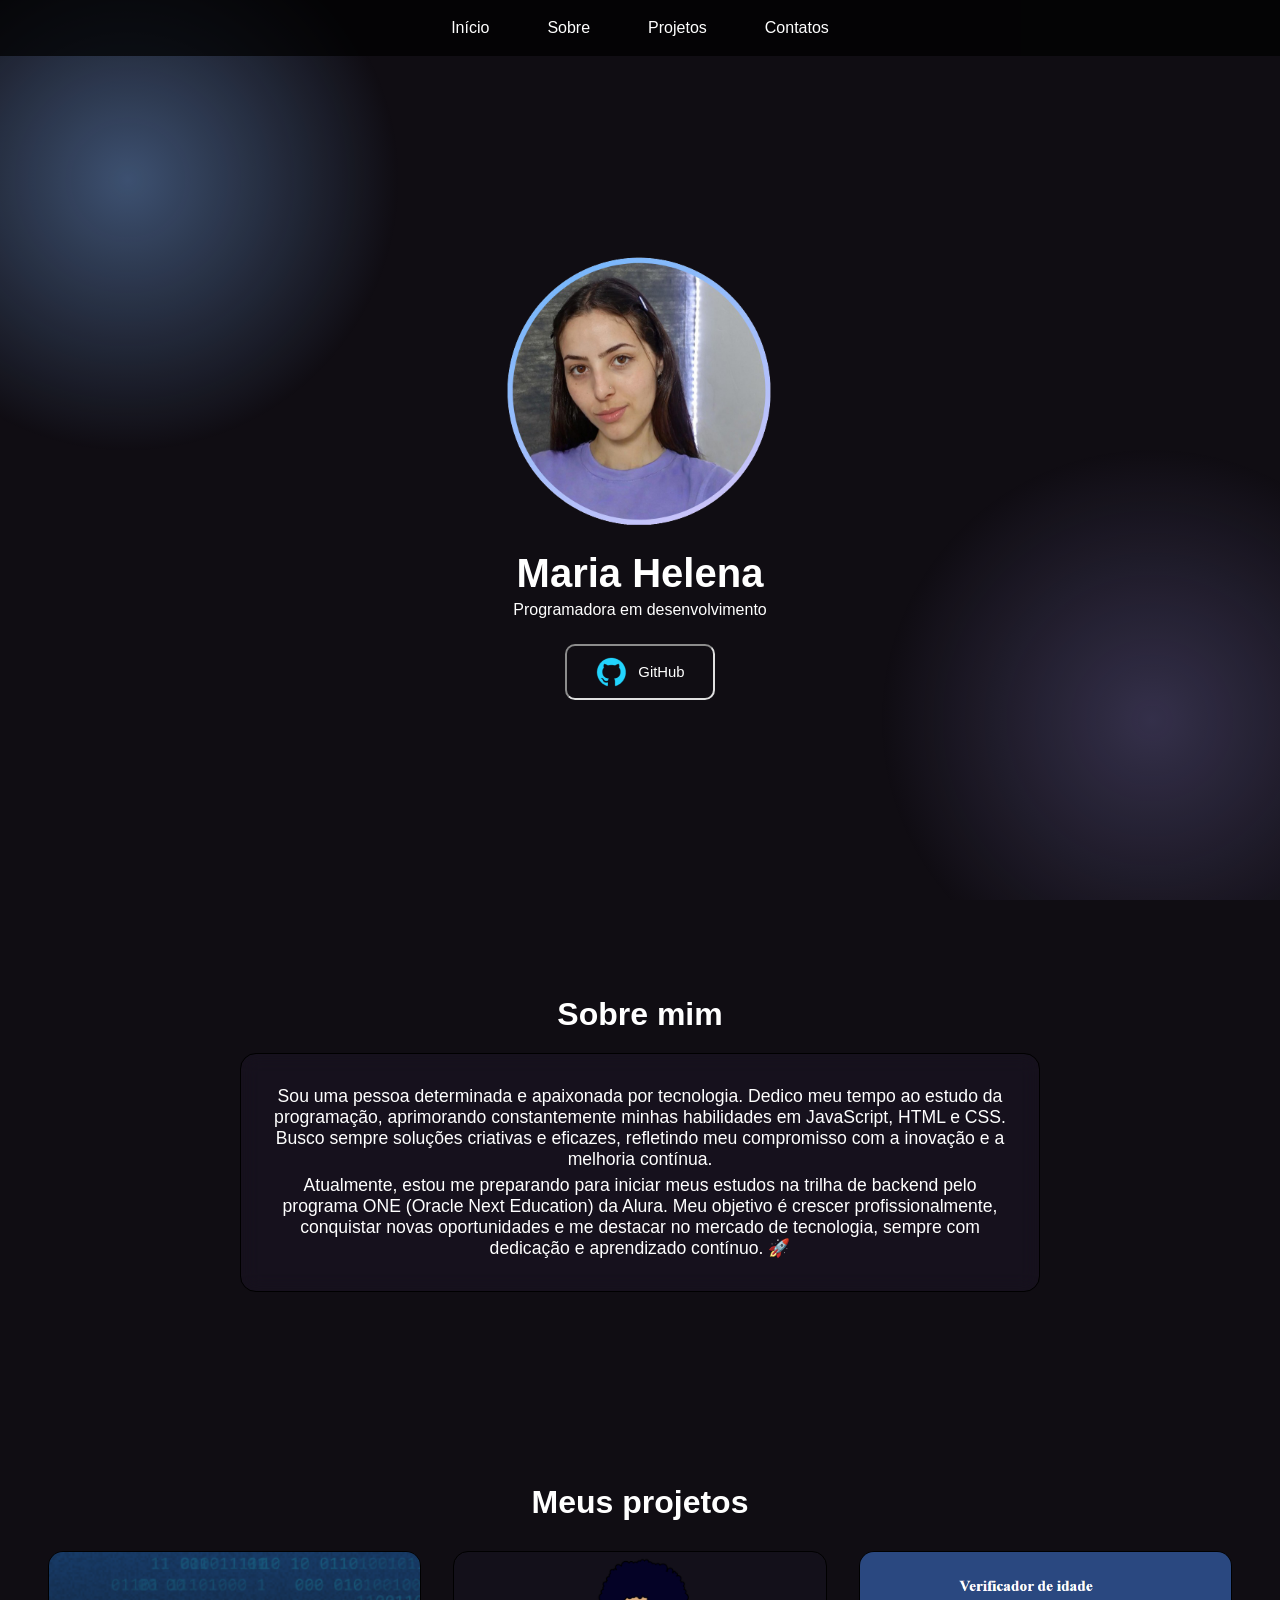
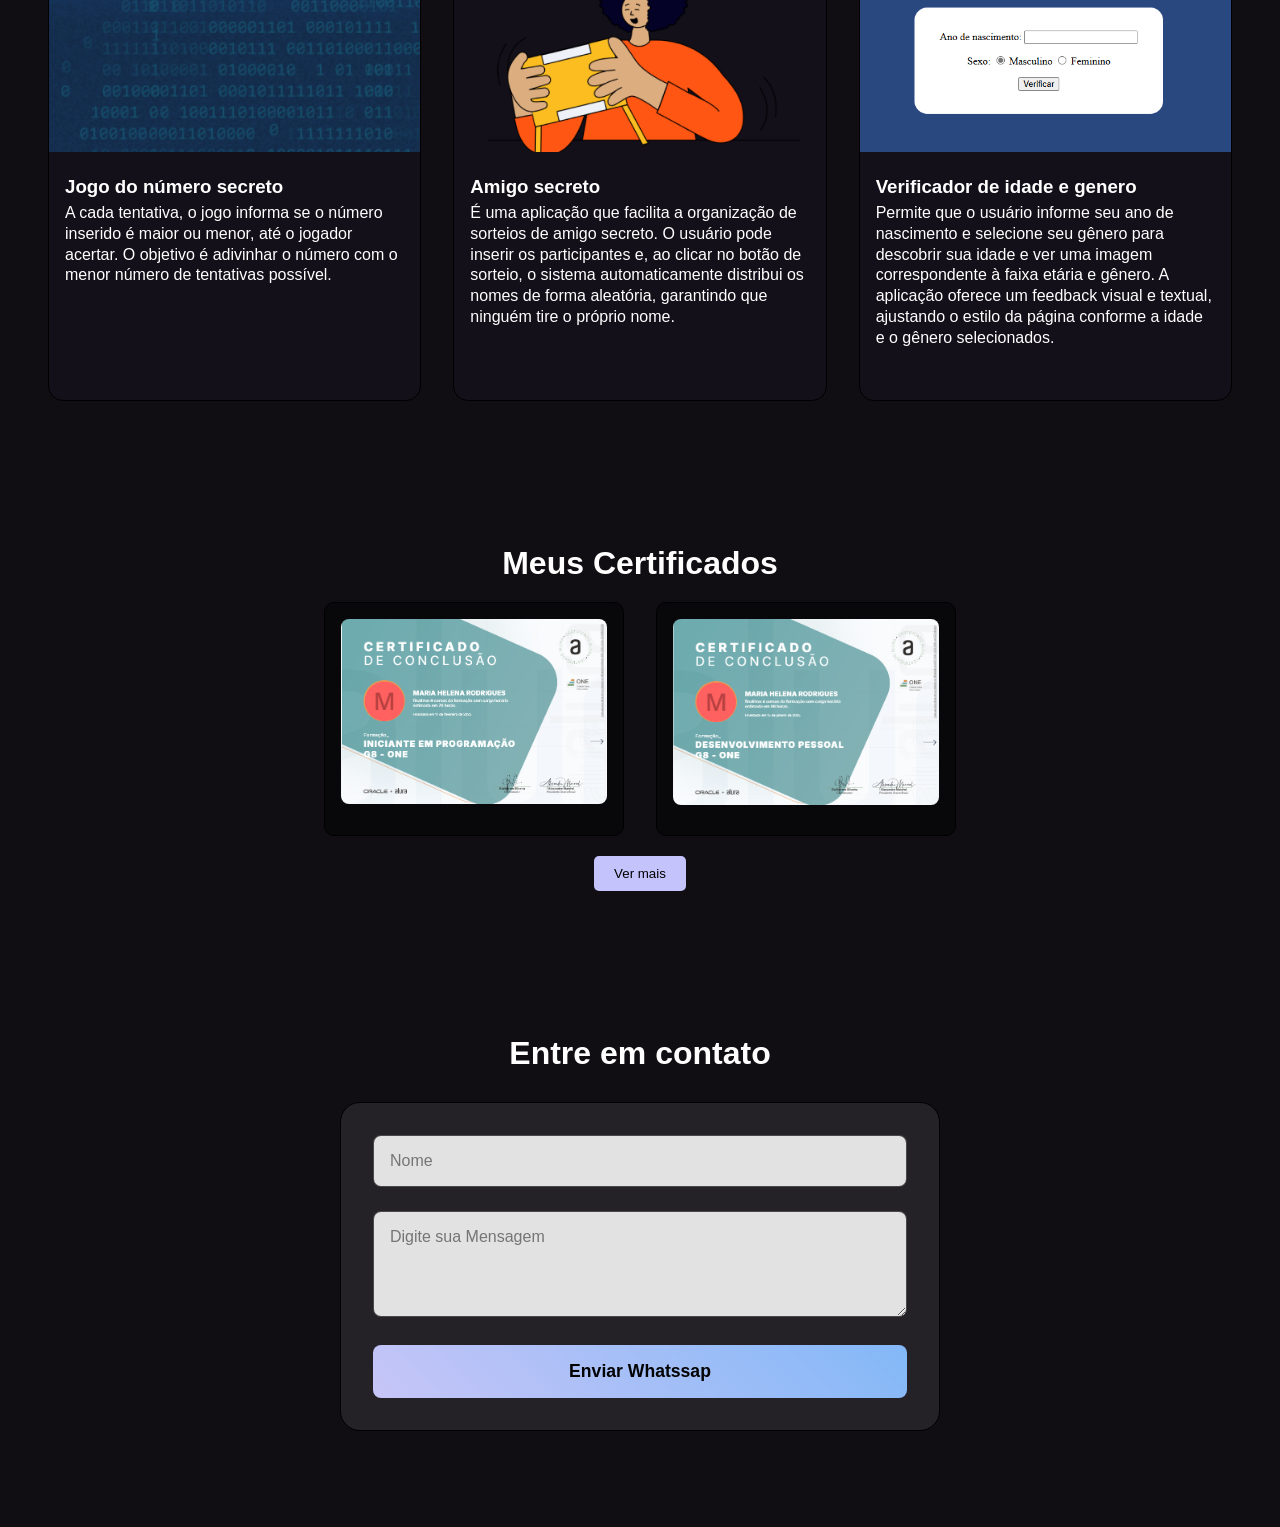
==== Desktop/novoportifolio/index.html @ 5c10bea8 "atualizando" ====
<!DOCTYPE html>
<html lang="en">

<head>
    <meta charset="UTF-8">
    <meta name="viewport" content="width=device-width, initial-scale=1.0">
    <title>portifólio maria helena</title>
    <link rel="stylesheet" href="stilo.css">
</head>

<body>
    <div class="particulas"></div>

    <nav class="navegacao">
        <ul class="menu">
            <li>
                <a href="#inicio" class="menu__link">Início</a>
            </li>
            <li>
                <a href="#sobre" class="menu__link">Sobre</a>
            </li>
            <li>
                <a href="#projetos" class="menu__link">Projetos</a>
            </li>
            <li>
                <a href="#contatos" class="menu__link">Contatos</a>
            </li>
        </ul>
    </nav>

    <main id="inicio" class="cabecalho">

        <img src="img/foto perfil (1).png" alt="foto perfil" class="foto-perfil">
        <h1 class="cabecalho__titulo"> Maria Helena</h1>
        <p class="cabecalho__paragrafo">Programadora em desenvolvimento</p>
        <a class="apresentacao__links__link" href="https://github.com/mariah-1?tab=repositories"> <img
                src="github.png">GitHub</a>

    </main>

    <section id="sobre" class="sobre">
        <h2 class="sobre__titulo">Sobre mim</h2>
        <div class="sobre__caixa">
            <p class="sobre__paragrafo">Sou uma pessoa determinada e apaixonada por tecnologia. Dedico meu tempo ao
                estudo da programação, aprimorando constantemente minhas habilidades em JavaScript, HTML e CSS. Busco
                sempre soluções criativas e eficazes, refletindo meu compromisso com a inovação e a melhoria contínua.
            </p>
            <p class="sobre__paragrafo1">Atualmente, estou me preparando para iniciar meus estudos na trilha de backend
                pelo programa ONE (Oracle Next Education) da Alura. Meu objetivo é crescer profissionalmente, conquistar
                novas oportunidades e me destacar no mercado de tecnologia, sempre com dedicação e aprendizado contínuo.
                🚀</p>
        </div>
    </section>

    <section id="projetos" class="projetos">
        <h2 class="projetos__titulo">Meus projetos</h2>
        <div class="projetos__caixa">

            <div class="projetos__card">
                <a class="linkProjetos" href="https://jogo-numero-secreto-blue-two.vercel.app/" target="_blank">
                    <img src="jogo-do-numero.png" alt="projeto 1" class="projetos__imagem">
                    <h3 class="titulo-projetos">Jogo do número secreto</h3>
                    <p class="paragrafo-projetos">A cada tentativa, o jogo informa se o número inserido é maior ou
                        menor, até o jogador acertar. O objetivo é adivinhar o número com o menor número de tentativas
                        possível.</p>
                </a>
            </div>

            <div class="projetos__card">
                <a class="linkProjetos" href="https://amigo-secreto22.vercel.app/" target="_blank">
                    <img src="amigo-secreto.png" alt="projeto 2" class="projetos__imagem">
                    <h3 class="titulo-projetos">Amigo secreto</h3>
                    <p class="paragrafo-projetos">É uma aplicação que facilita a organização de sorteios de amigo
                        secreto. O usuário pode inserir os participantes e, ao clicar no botão de sorteio, o sistema
                        automaticamente distribui os nomes de forma aleatória, garantindo que ninguém tire o próprio
                        nome.</p>
                </a>
            </div>

            <div class="projetos__card">
                <a class="linkProjetos" href="https://verificador-de-idade-alpha.vercel.app/" target="_blank">
                    <img src="verificador.png" alt="projeto 3" class="projetos__imagem">
                    <h3 class="titulo-projetos">Verificador de idade e genero</h3>
                    <p class="paragrafo-projetos">Permite que o usuário informe seu ano de nascimento e selecione seu
                        gênero para descobrir sua idade e ver uma imagem correspondente à faixa etária e gênero. A
                        aplicação oferece um feedback visual e textual, ajustando o estilo da página conforme a idade e
                        o gênero selecionados.</p>
                </a>
            </div>

        </div>

    </section>

    <section id="certificados" class="certificados">
        <h2 class="certificados__titulo">Meus Certificados</h2>
        <div class="certificados__caixa">
            <div class="certificado">
                <a href="https://cursos.alura.com.br/user/mariaah1211/degree-logica-de-programacao-grupo8-one-855206/certificate">
                <img src="certificado.png" alt="Certificado 1" class="certificado__imagem">
                </a>

            </div>
            <div class="certificado">
                <a href="https://cursos.alura.com.br/user/mariaah1211/degree-desenvolvimento-pessoal-grupo8-one-855197/certificate">
                <img src="certificado02.png" alt="Certificado 2" class="certificado__imagem">
                </a>

            </div>
            <div class="certificado certificado--oculto">
                <a href="https://cursos.alura.com.br/user/mariaah1211/course/chatgpt-otimizando-qualidade-resultados/certificate">
                <img src="certificado03.png" alt="Certificado 3" class="certificado__imagem">
                </a>

            </div>
            <div class="certificado certificado--oculto">
                <a href="https://cursos.alura.com.br/user/mariaah1211/course/git-github-compartilhando-colaborando-projetos/certificate">
                <img src="certificado04.png" alt="Certificado 4" class="certificado__imagem">
                </a>

            </div>
        </div>
        <button id="verMaisBtn" class="ver-mais-btn">Ver mais</button>
    </section>



    <section id="contatos" class="contatos">
        <h2 class="contatos__titulo">Entre em contato</h2>

        <form id="formulario" class="formulario-contato" onsubmit="enviarWhats(event)">
            <div class="quadrado-text-form">
                <input placeholder="Nome" class="campo-form" id="nome">
            </div>
            <div class="quadrado-text-form">
                <textarea class="campo-form" placeholder="Digite sua Mensagem" rows="4" id="mensagem"></textarea>
            </div>

            <button type="submit" class="botao-form">Enviar Whatssap</button>
        </form>

    </section>

    <script>
        function enviarWhats(event) {
            event.preventDefault()

            var nome = document.getElementById('nome').value
            var mensagem = document.getElementById('mensagem').value
            var telefone = '5543991866599'

            var texto = `Olá! Me chamo ${nome}, ${mensagem}`
            var msgFormatada = encodeURIComponent(texto)

            var url = `https://wa.me/${telefone}?text=${msgFormatada}`

            console.log(url)

            window.open(url, '_blank')
        }

        document.getElementById('verMaisBtn').addEventListener('click', function () {

            var certificadosOcultos = document.querySelectorAll('.certificado--oculto');

            certificadosOcultos.forEach(function (certificado) {
                certificado.style.display = 'block';
            });
            this.style.display = 'none';
        });

    </script>
</body>

</html>
---- Desktop/novoportifolio/stilo.css ----
* {
    margin: 0;
    padding: 0;
    box-sizing: border-box;
    font-family: 'Lucida Sans', 'Lucida Sans Regular', 'Lucida Grande', 'Lucida Sans Unicode', Geneva, Verdana, sans-serif;
}


body {
    background-color: rgb(16, 13, 19);
    color: white;
}

.navegacao {
    position: fixed;
    top: 0;
    background: rgba(0, 0, 0, 0.726);
    width: 100%;
    z-index: 100;
    padding: 1.5%;
}

.menu {
    display: flex;
    justify-content: center;
    list-style: none;
    gap: 3rem;
}

.menu__link {
    text-decoration: none;
    color: white;
    font-weight: 500;
    position: relative;
    padding: 5px;
    scroll-behavior: smooth;
}

.menu__link::before {
    content: '';
    height: 2px;
    width: 0%;
    position: absolute;
    bottom: 0;
    left: 0;
    background-image: radial-gradient(#3a1e58, #7168f0);
    transition: width 0.5s ease;
    scroll-behavior: smooth;
}

.menu__link:hover::before {
    width: 100%;
    scroll-behavior: smooth;
}

.foto-perfil {
    width: 700px;
    height: 400px;
    animation: flutuar 3s ease-in-out infinite;
    margin-left: -20px;
}

.cabecalho__titulo {
    display: flex;
    margin-top: -50px;
}

.cabecalho__paragrafo {
    font-size: 1rem;
    padding: 5px;
    color: white;
}

.cabecalho {
    height: 100vh;
    display: flex;
    justify-content: center;
    align-items: center;
    flex-direction: column;
}

h1 {
    color: white;
    font-weight: bold;
    font-size: 2.5rem;
}

.sobre {
    padding: 6rem 3rem;
}

.sobre__titulo {
    font-size: 2rem;
    color: white;
    text-align: center;
    margin-bottom: 20px;
}

.sobre__caixa {
    padding: 2rem;
    max-width: 800px;
    margin: 0 auto;
    border-radius: 16px;
    border: 1px solid black;
    backdrop-filter: blur(10px);
    background: rgba(31, 26, 43, 0.418);

}

.sobre__paragrafo {
    text-align: center;
    font-size: 1.1rem;
    margin-bottom: 5px;
}

.sobre__paragrafo1 {
    text-align: center;
    font-size: 1.1rem;
}

.projetos {
    padding: 6rem 3rem;
    scroll-behavior: smooth;
}

.projetos__titulo {
    font-size: 2rem;
    margin-bottom: 30px;
    text-align: center;
}

.projetos__caixa {
    display: flex;
    flex-direction: row;
    gap: 2rem;

}

.linkProjetos {
    text-decoration: none;
}

.projetos__card {
    background: rgba(55, 62, 104, 0.089);
    overflow: hidden;
    border: 1px solid black;
    border-radius: 15px;
    transition: all 0.5s ease;
    cursor: pointer;
    text-transform: none;
    width: 400px;
    margin: auto;
    height: 450px;
}

.certificados {
    padding: 3rem;
    text-align: center;
    white-space: nowrap;
    scroll-behavior: smooth;
}

.certificados__titulo {
    font-size: 2rem;
    margin-bottom: 20px;
}

.certificados__caixa {
    display: flex;
    gap: 2rem;
    justify-content: center;
    flex-wrap: wrap;
}

.certificado:hover {
    cursor: pointer;
    background: #83838321;
}

.certificado {
    background-color: rgba(0, 0, 0, 0.452);
    border: 1px solid black;
    border-radius: 10px;
    padding: 1rem;
    width: 300px;
    text-align: center;
}

.certificado__imagem {
    width: 100%;
    border-radius: 8px;
    margin-bottom: 10px;
}

.certificado--oculto {
    display: none;
}

.ver-mais-btn {
    background-color: #C4C3FB;
    color: #000000;
    border: none;
    padding: 10px 20px;
    border-radius: 5px;
    cursor: pointer;
    margin-top: 20px;
}

.ver-mais-btn:hover {
    background-color: #9797c7;
}

.projetos__card:hover {
    box-shadow: 0 10px 20px rgba(150, 108, 248, 0.63);
    transform: translateY(-10px) scale(1.03);
}

.projetos__imagem {
    height: 200px;
    width: 100%;
    object-fit: cover;
}

.titulo-projetos {
    color: white;
    padding: 0rem 1rem;
    padding-top: 20px;
    padding-bottom: 5px;

}

.paragrafo-projetos {
    color: white;
    line-height: 1.3rem;
    padding: 0 1rem;
    padding-bottom: 20px;
}

.contatos {
    padding: 6rem 3rem;
    text-align: center;
}

.contatos__titulo {
    font-size: 2rem;
    margin-bottom: 30px;
}


.formulario-contato {
    background: rgba(104, 104, 104, 0.24);
    padding: 2rem;
    max-width: 600px;
    margin: 0 auto;
    border: 1px solid black;
    border-radius: 20px;
}

.quadrado-text-form {
    margin-bottom: 1.5rem;

}

.campo-form {
    width: 100%;
    padding: 1rem;
    border-radius: 8px;
    color: black;
    background: #ffffffde;
    border: 1px solid #484749fd;
    outline: none;
    font-size: 1rem;
}

.campo-form:focus {
    border-color: #3c207e;
    box-shadow: 0 0 10px #5fa2fabe;
}

.botao-form {
    color: #020202;
    font-size: 1.1rem;
    background: linear-gradient(45deg, #C7C5F7, #83B8F7);
    padding: 1rem 2rem;
    border: none;
    border-radius: 8px;
    cursor: pointer;
    font-weight: bold;
    width: 100%;
    transition: all 0.5s ease;
}

.botao-form:hover {
    transform: translateY(-4px);
}

.particulas {
    top: 0;
    left: 0;
    position: fixed;
    width: 100%;
    height: 100%;
    z-index: -1;
    background: radial-gradient(circle at 10% 20%, #81B7FE -30%, transparent 20%),
        radial-gradient(circle at 90% 80%, #7E77BA -40%, transparent 20%);
}


.apresentacao__links__link {
    display: flex;
    gap: 10px;
    border-style: inset;
    border-width: 2px;
    border-color: #e0e0e0;
    padding: 10px;
    width: 150px;
    text-align: center;
    border-radius: 10px;
    font-size: 0.93rem;
    padding: 10px 0;
    text-decoration: none;
    color: white;
    pointer-events: auto;
    z-index: 2;
    justify-content: center;
    align-items: center;
    margin-top: 20px;
}

.apresentacao__links__link:hover {
    background-color: #232031;
    color: var white;
}

@keyframes flutuar {

    0%,
    100% {
        transform: translateY(0);
    }

    50% {
        transform: translateY(-20px);
    }
}

@media (max-width: 768px) {

    html,
    body {
        background-color: rgb(16, 13, 19);
        color: white;
        overflow-x: hidden;
    }

    .projetos__caixa {
        flex-direction: column;
        max-width: 100%;
        margin: auto;
        box-sizing: border-box;
    }

    .projetos {
        padding: 6rem 2rem;

    }

    .projetos__card {
        width: 100%;
        height: 100%;
    }

    .sobre {
        padding: 0rem 1rem;
        margin-bottom: 50px;
    }

    .contatos {
        padding: 6rem 1rem;
        text-align: center;
    }

    .navegacao {
        overflow-x: hidden;
        width: 100%;
    }

    .menu {
        display: flex;
        justify-content: center;
        list-style: none;
        gap: 2rem;
        padding: 5px;
        width: 100%;
        overflow-x: hidden;
        margin: auto;
    }
}
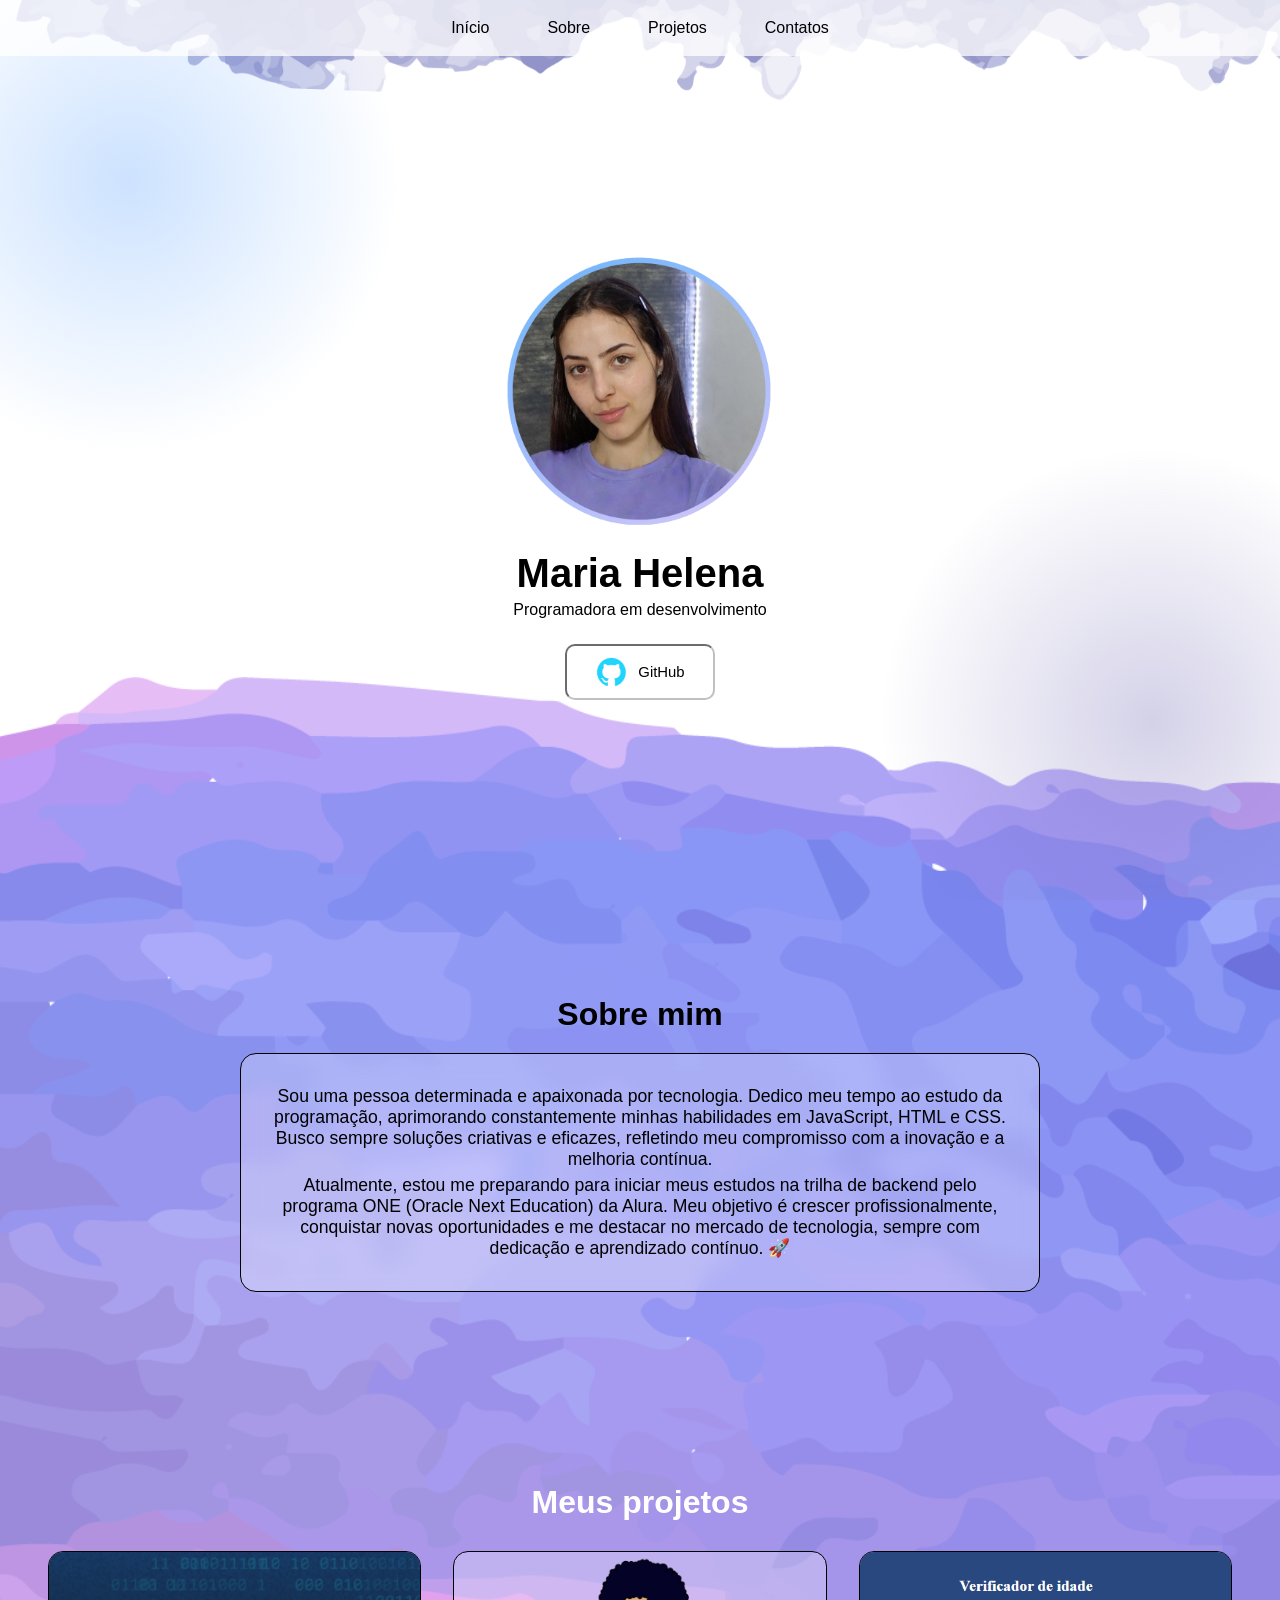
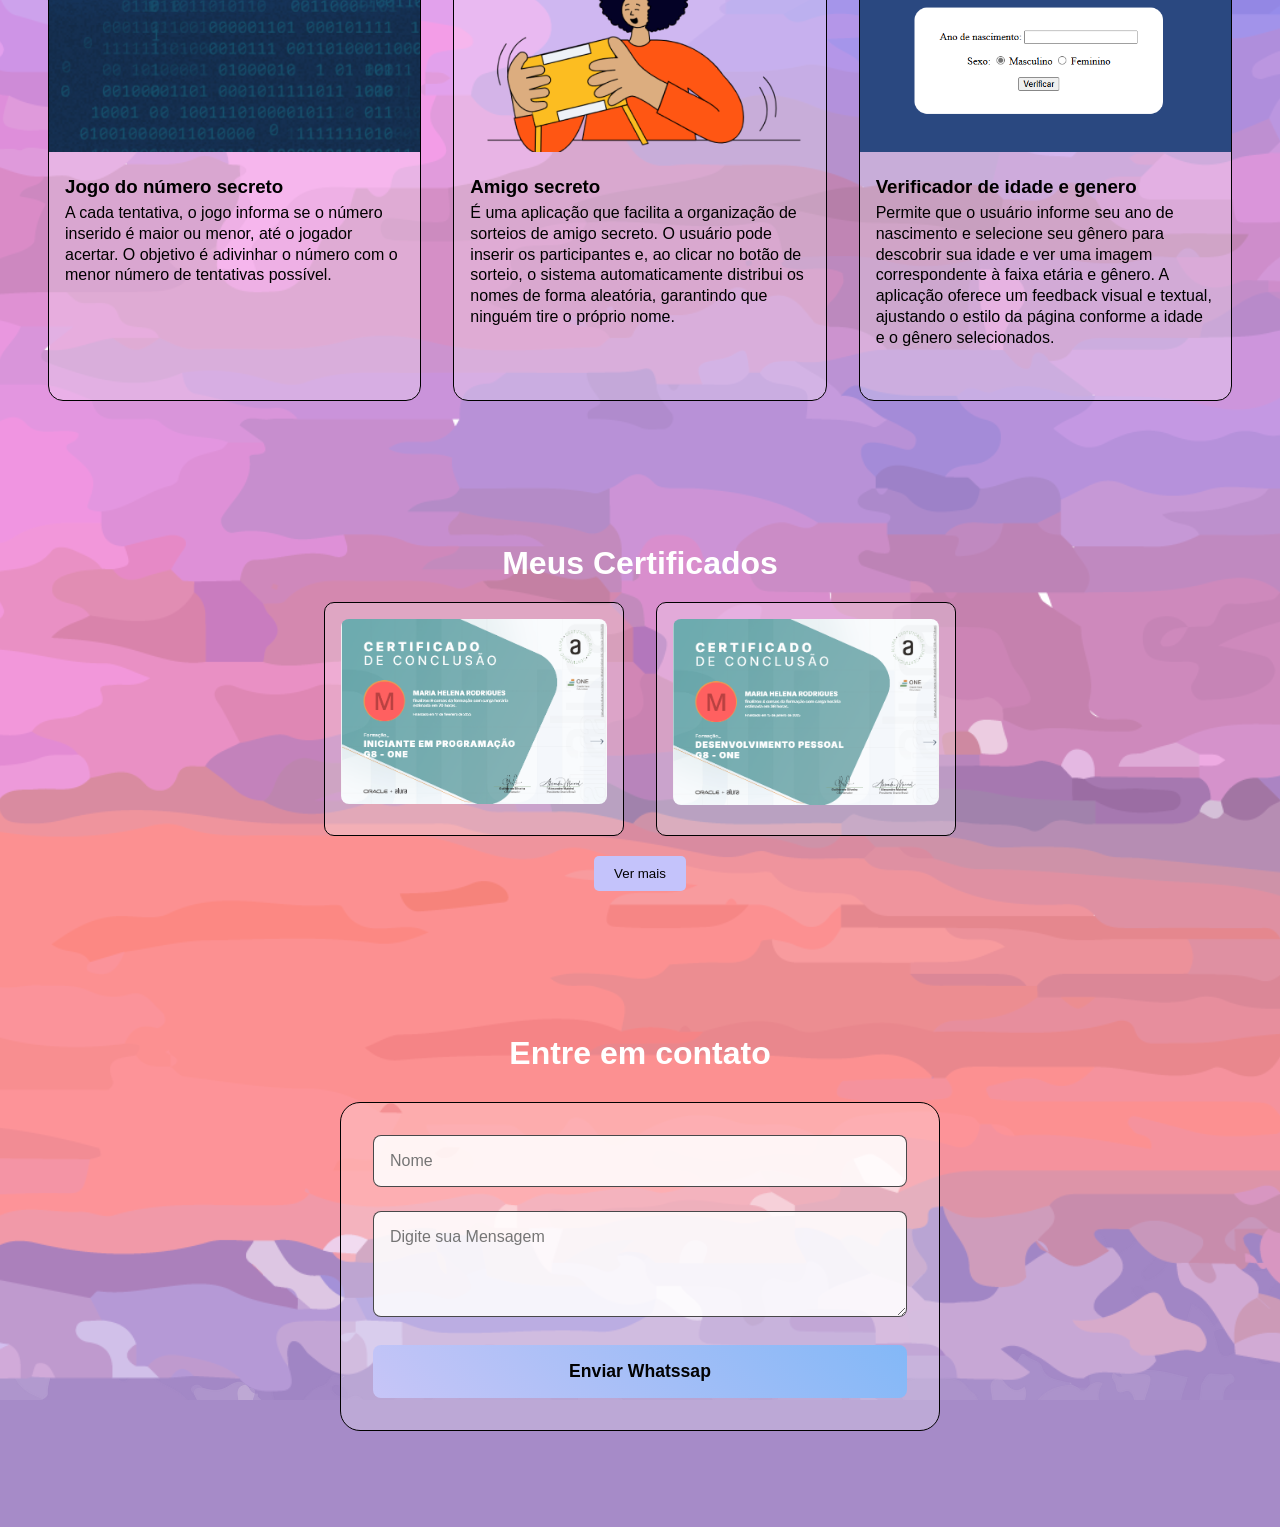
==== commit 864c91d2: "aparencia modificada" ====
--- a/Desktop/novoportifolio/index.html
+++ b/Desktop/novoportifolio/index.html
@@ -33,8 +33,8 @@
         <img src="img/foto perfil (1).png" alt="foto perfil" class="foto-perfil">
         <h1 class="cabecalho__titulo"> Maria Helena</h1>
         <p class="cabecalho__paragrafo">Programadora em desenvolvimento</p>
-        <a class="apresentacao__links__link" href="https://github.com/mariah-1?tab=repositories"> <img
-                src="github.png">GitHub</a>
+        <a class="botao-github" href="https://github.com/mariah-1?tab=repositories"> <img
+                src="img/github.png">GitHub</a>
 
     </main>
 
@@ -58,7 +58,7 @@
 
             <div class="projetos__card">
                 <a class="linkProjetos" href="https://jogo-numero-secreto-blue-two.vercel.app/" target="_blank">
-                    <img src="jogo-do-numero.png" alt="projeto 1" class="projetos__imagem">
+                    <img src="img/jogo-do-numero.png" alt="projeto 1" class="projetos__imagem">
                     <h3 class="titulo-projetos">Jogo do número secreto</h3>
                     <p class="paragrafo-projetos">A cada tentativa, o jogo informa se o número inserido é maior ou
                         menor, até o jogador acertar. O objetivo é adivinhar o número com o menor número de tentativas
@@ -68,7 +68,7 @@
 
             <div class="projetos__card">
                 <a class="linkProjetos" href="https://amigo-secreto22.vercel.app/" target="_blank">
-                    <img src="amigo-secreto.png" alt="projeto 2" class="projetos__imagem">
+                    <img src="img/amigo-secreto.png" alt="projeto 2" class="projetos__imagem">
                     <h3 class="titulo-projetos">Amigo secreto</h3>
                     <p class="paragrafo-projetos">É uma aplicação que facilita a organização de sorteios de amigo
                         secreto. O usuário pode inserir os participantes e, ao clicar no botão de sorteio, o sistema
@@ -79,7 +79,7 @@
 
             <div class="projetos__card">
                 <a class="linkProjetos" href="https://verificador-de-idade-alpha.vercel.app/" target="_blank">
-                    <img src="verificador.png" alt="projeto 3" class="projetos__imagem">
+                    <img src="img/verificador.png" alt="projeto 3" class="projetos__imagem">
                     <h3 class="titulo-projetos">Verificador de idade e genero</h3>
                     <p class="paragrafo-projetos">Permite que o usuário informe seu ano de nascimento e selecione seu
                         gênero para descobrir sua idade e ver uma imagem correspondente à faixa etária e gênero. A
@@ -97,25 +97,25 @@
         <div class="certificados__caixa">
             <div class="certificado">
                 <a href="https://cursos.alura.com.br/user/mariaah1211/degree-logica-de-programacao-grupo8-one-855206/certificate">
-                <img src="certificado.png" alt="Certificado 1" class="certificado__imagem">
+                <img src="img/certificado.png" alt="Certificado 1" class="certificado__imagem">
                 </a>
 
             </div>
             <div class="certificado">
                 <a href="https://cursos.alura.com.br/user/mariaah1211/degree-desenvolvimento-pessoal-grupo8-one-855197/certificate">
-                <img src="certificado02.png" alt="Certificado 2" class="certificado__imagem">
+                <img src="img/certificado02.png" alt="Certificado 2" class="certificado__imagem">
                 </a>
 
             </div>
             <div class="certificado certificado--oculto">
                 <a href="https://cursos.alura.com.br/user/mariaah1211/course/chatgpt-otimizando-qualidade-resultados/certificate">
-                <img src="certificado03.png" alt="Certificado 3" class="certificado__imagem">
+                <img src="img/certificado03.png" alt="Certificado 3" class="certificado__imagem">
                 </a>
 
             </div>
             <div class="certificado certificado--oculto">
                 <a href="https://cursos.alura.com.br/user/mariaah1211/course/git-github-compartilhando-colaborando-projetos/certificate">
-                <img src="certificado04.png" alt="Certificado 4" class="certificado__imagem">
+                <img src="img/certificado04.png" alt="Certificado 4" class="certificado__imagem">
                 </a>
 
             </div>
--- a/Desktop/novoportifolio/stilo.css
+++ b/Desktop/novoportifolio/stilo.css
@@ -7,14 +7,18 @@
 
 
 body {
-    background-color: rgb(16, 13, 19);
+    
     color: white;
+    background-image: url('img/fundo.png');
+    background-color: #A68BC8;
+    background-repeat: no-repeat;
+    height: 100vh;
 }
 
 .navegacao {
     position: fixed;
     top: 0;
-    background: rgba(0, 0, 0, 0.726);
+    background: rgba(255, 255, 255, 0.753);
     width: 100%;
     z-index: 100;
     padding: 1.5%;
@@ -29,7 +33,7 @@
 
 .menu__link {
     text-decoration: none;
-    color: white;
+    color: black;
     font-weight: 500;
     position: relative;
     padding: 5px;
@@ -63,12 +67,13 @@
 .cabecalho__titulo {
     display: flex;
     margin-top: -50px;
+    color: black;
 }
 
 .cabecalho__paragrafo {
     font-size: 1rem;
     padding: 5px;
-    color: white;
+    color: black;
 }
 
 .cabecalho {
@@ -91,7 +96,7 @@
 
 .sobre__titulo {
     font-size: 2rem;
-    color: white;
+    color: black;
     text-align: center;
     margin-bottom: 20px;
 }
@@ -103,7 +108,7 @@
     border-radius: 16px;
     border: 1px solid black;
     backdrop-filter: blur(10px);
-    background: rgba(31, 26, 43, 0.418);
+    background: rgba(255, 255, 255, 0.253);
 
 }
 
@@ -111,11 +116,13 @@
     text-align: center;
     font-size: 1.1rem;
     margin-bottom: 5px;
+    color: black;
 }
 
 .sobre__paragrafo1 {
     text-align: center;
     font-size: 1.1rem;
+    color: black;
 }
 
 .projetos {
@@ -141,7 +148,7 @@
 }
 
 .projetos__card {
-    background: rgba(55, 62, 104, 0.089);
+    background: rgba(255, 255, 255, 0.253);
     overflow: hidden;
     border: 1px solid black;
     border-radius: 15px;
@@ -163,6 +170,7 @@
 .certificados__titulo {
     font-size: 2rem;
     margin-bottom: 20px;
+    color: white;
 }
 
 .certificados__caixa {
@@ -174,11 +182,11 @@
 
 .certificado:hover {
     cursor: pointer;
-    background: #83838321;
+    background: #5252527e;
 }
 
 .certificado {
-    background-color: rgba(0, 0, 0, 0.452);
+    background-color: rgba(255, 255, 255, 0.253);
     border: 1px solid black;
     border-radius: 10px;
     padding: 1rem;
@@ -226,7 +234,7 @@
     padding: 0rem 1rem;
     padding-top: 20px;
     padding-bottom: 5px;
-
+    color: black;
 }
 
 .paragrafo-projetos {
@@ -234,6 +242,7 @@
     line-height: 1.3rem;
     padding: 0 1rem;
     padding-bottom: 20px;
+    color: black;
 }
 
 .contatos {
@@ -248,7 +257,7 @@
 
 
 .formulario-contato {
-    background: rgba(104, 104, 104, 0.24);
+    background: rgba(255, 255, 255, 0.253);
     padding: 2rem;
     max-width: 600px;
     margin: 0 auto;
@@ -306,12 +315,12 @@
 }
 
 
-.apresentacao__links__link {
+.botao-github {
     display: flex;
     gap: 10px;
     border-style: inset;
     border-width: 2px;
-    border-color: #e0e0e0;
+    border-color: #c0c0c0;
     padding: 10px;
     width: 150px;
     text-align: center;
@@ -319,7 +328,7 @@
     font-size: 0.93rem;
     padding: 10px 0;
     text-decoration: none;
-    color: white;
+    color: black;
     pointer-events: auto;
     z-index: 2;
     justify-content: center;
@@ -327,8 +336,8 @@
     margin-top: 20px;
 }
 
-.apresentacao__links__link:hover {
-    background-color: #232031;
+.botao-github:hover {
+    background-color: #919191;
     color: var white;
 }
 
@@ -346,12 +355,6 @@
 
 @media (max-width: 768px) {
 
-    html,
-    body {
-        background-color: rgb(16, 13, 19);
-        color: white;
-        overflow-x: hidden;
-    }
 
     .projetos__caixa {
         flex-direction: column;
@@ -370,9 +373,21 @@
         height: 100%;
     }
 
+    .titulo-projetos {
+       text-align: center;
+    }
+    
+    .paragrafo-projetos {
+       text-align: center;
+    }
+
     .sobre {
-        padding: 0rem 1rem;
-        margin-bottom: 50px;
+        padding: 6rem 1rem;
+        
+    }
+
+    .sobre__caixa {
+        padding: 1.5rem;
     }
 
     .contatos {
@@ -389,7 +404,7 @@
         display: flex;
         justify-content: center;
         list-style: none;
-        gap: 2rem;
+        gap: 1.2rem;
         padding: 5px;
         width: 100%;
         overflow-x: hidden;
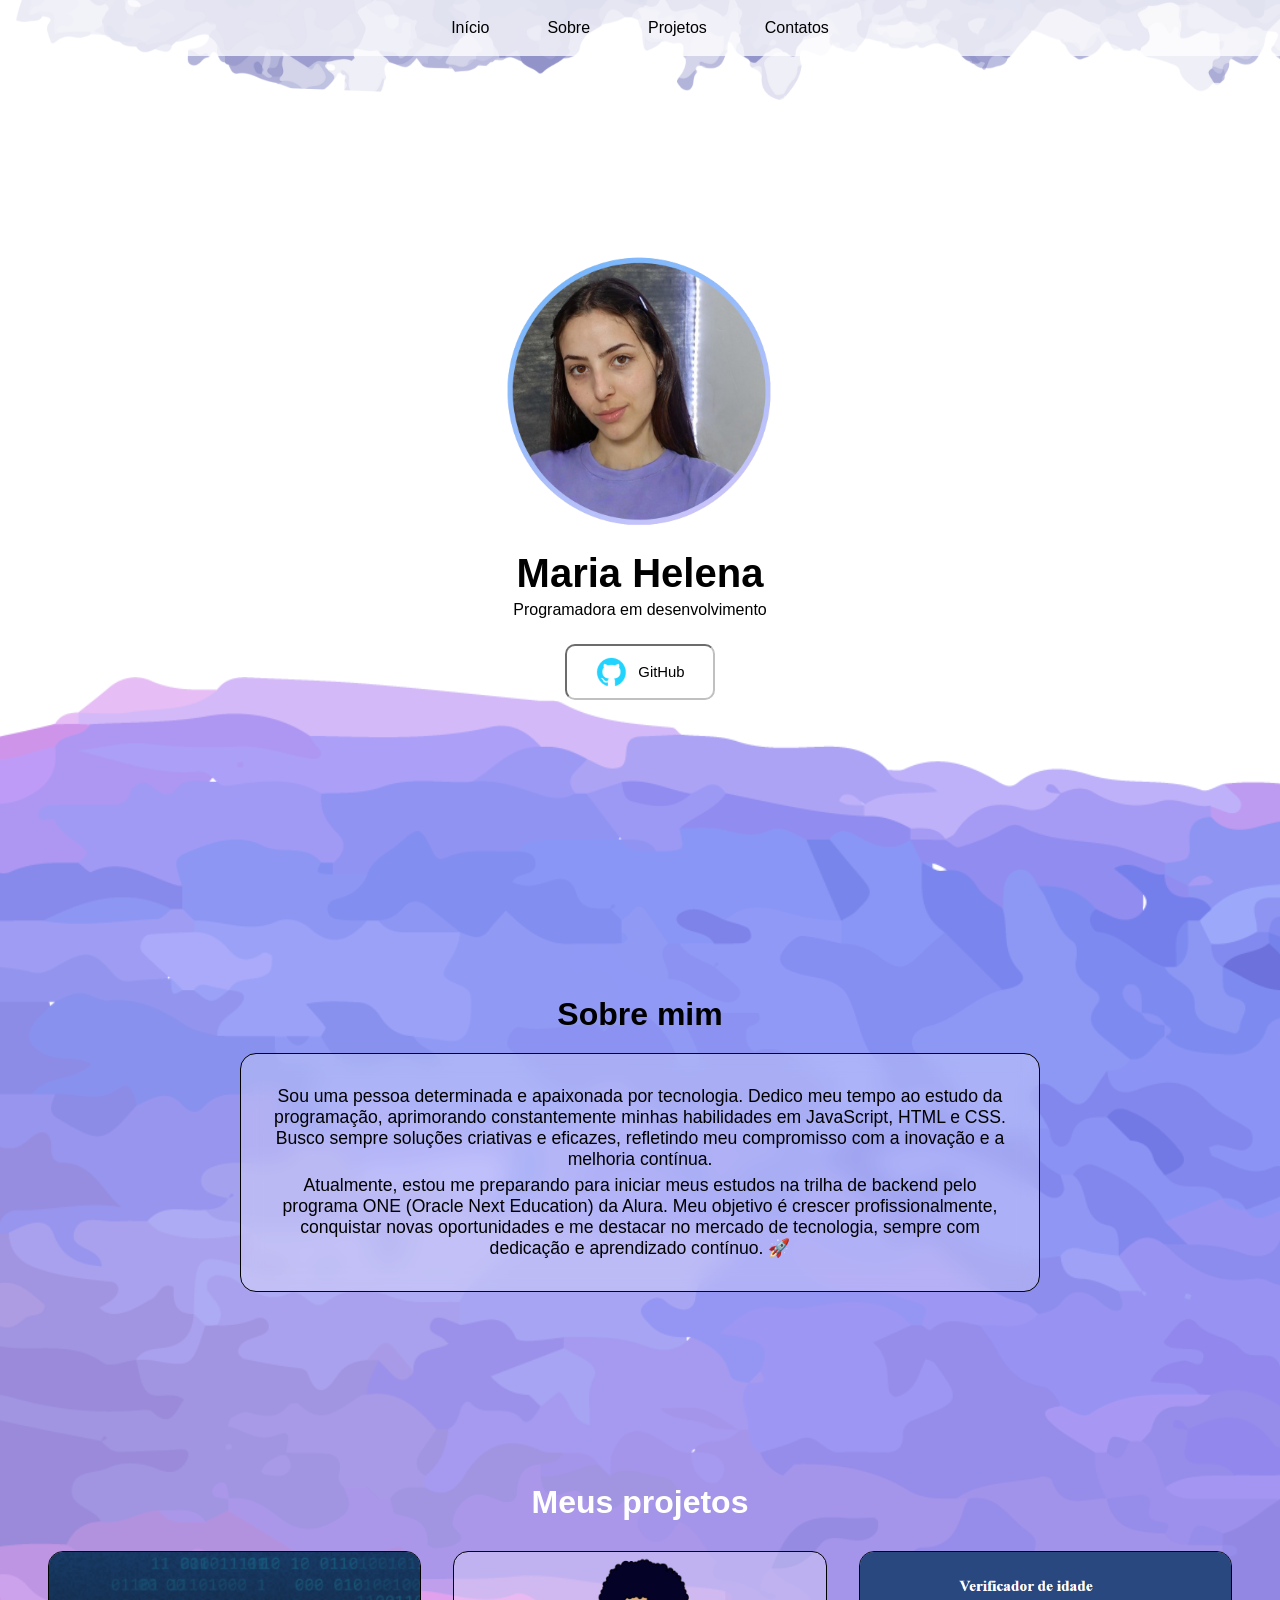
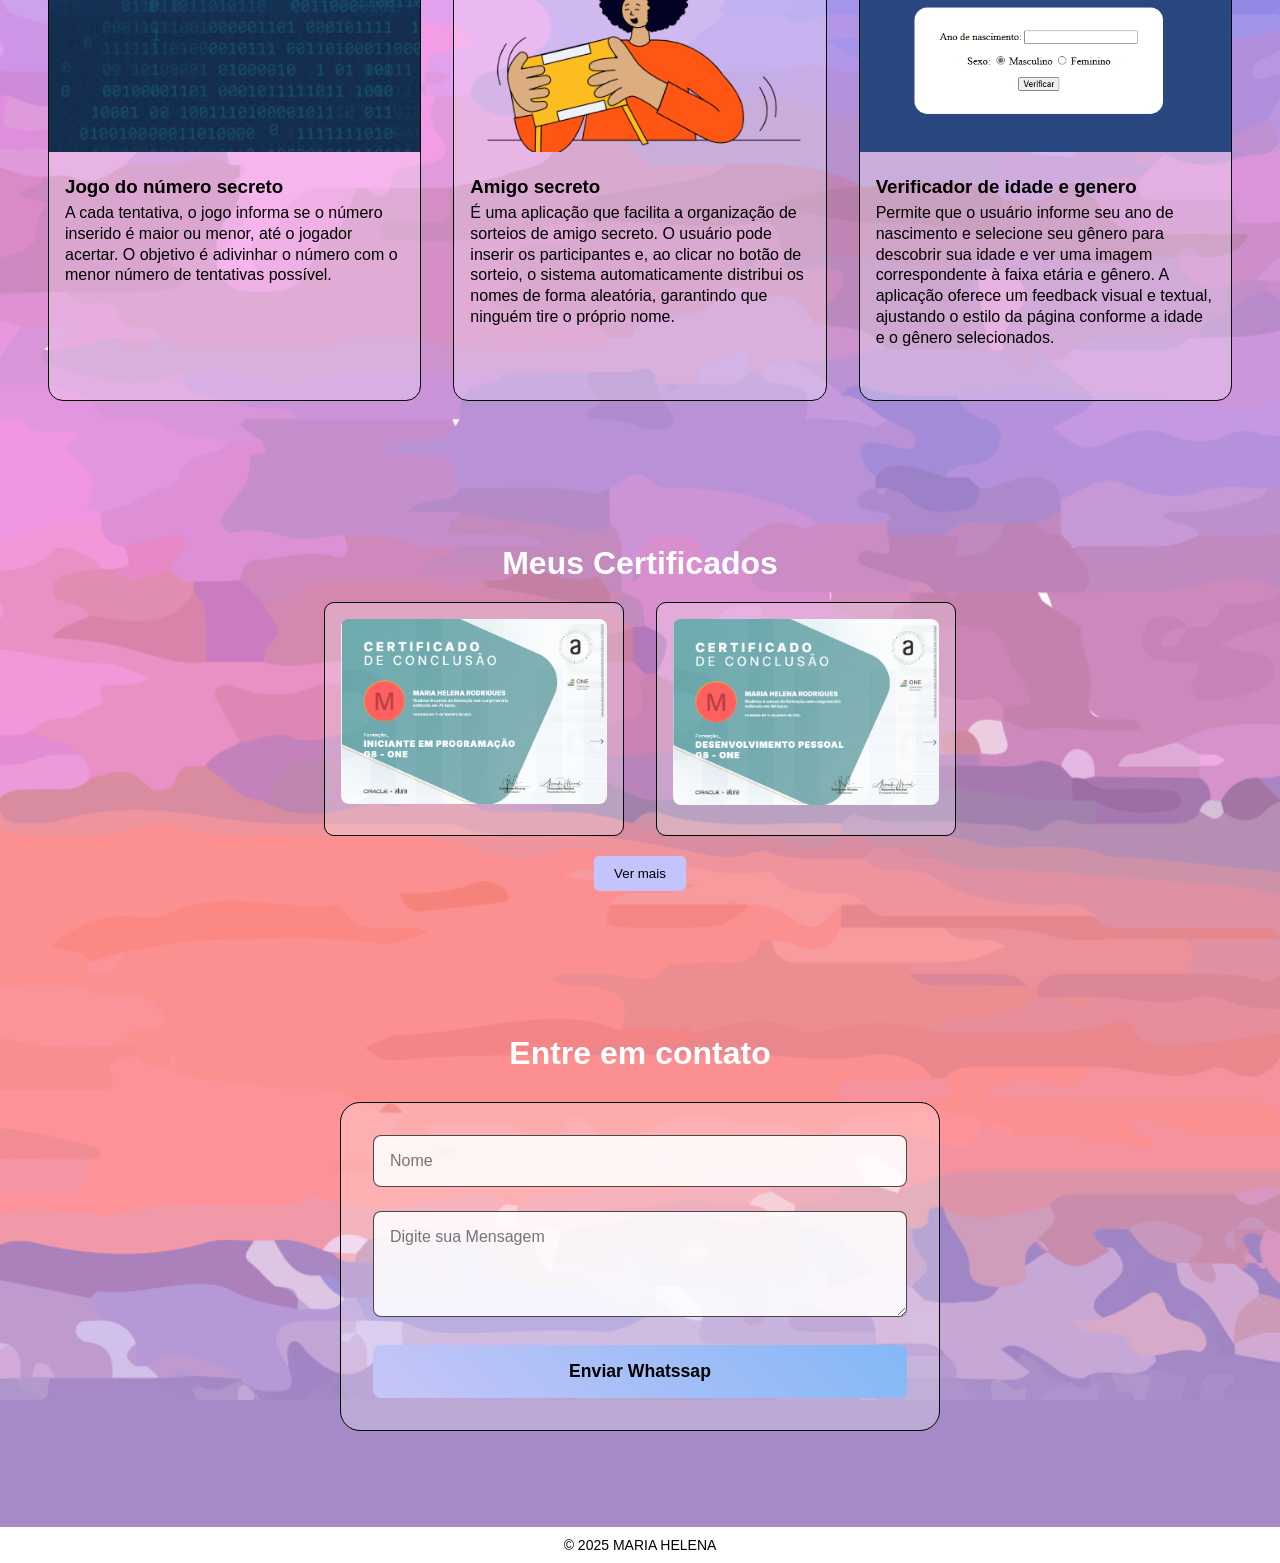
==== commit bde701c6: "." ====
--- a/Desktop/novoportifolio/index.html
+++ b/Desktop/novoportifolio/index.html
@@ -171,5 +171,8 @@
 
     </script>
 </body>
+<footer>
+    <p>&copy; 2025 MARIA HELENA</p>
+  </footer>
 
 </html>
--- a/Desktop/novoportifolio/stilo.css
+++ b/Desktop/novoportifolio/stilo.css
@@ -7,7 +7,7 @@
 
 
 body {
-    
+    overflow-x: hidden;
     color: white;
     background-image: url('img/fundo.png');
     background-color: #A68BC8;
@@ -303,18 +303,6 @@
     transform: translateY(-4px);
 }
 
-.particulas {
-    top: 0;
-    left: 0;
-    position: fixed;
-    width: 100%;
-    height: 100%;
-    z-index: -1;
-    background: radial-gradient(circle at 10% 20%, #81B7FE -30%, transparent 20%),
-        radial-gradient(circle at 90% 80%, #7E77BA -40%, transparent 20%);
-}
-
-
 .botao-github {
     display: flex;
     gap: 10px;
@@ -341,6 +329,17 @@
     color: var white;
 }
 
+footer {
+    background-color: white;
+    color: black;
+    text-align: center;
+    padding: 10px;
+    font-size: 14px;
+    position: relative;
+    bottom: 0;
+    width: 100%;
+  }
+
 @keyframes flutuar {
 
     0%,
@@ -354,7 +353,11 @@
 }
 
 @media (max-width: 768px) {
-
+    
+    body {
+        background-image: none;
+        background-color: rgba(152, 131, 241, 0.212);
+    }
 
     .projetos__caixa {
         flex-direction: column;
@@ -398,11 +401,11 @@
     .navegacao {
         overflow-x: hidden;
         width: 100%;
+        position: fixed;
     }
 
     .menu {
         display: flex;
-        justify-content: center;
         list-style: none;
         gap: 1.2rem;
         padding: 5px;
@@ -410,4 +413,5 @@
         overflow-x: hidden;
         margin: auto;
     }
+
 }
